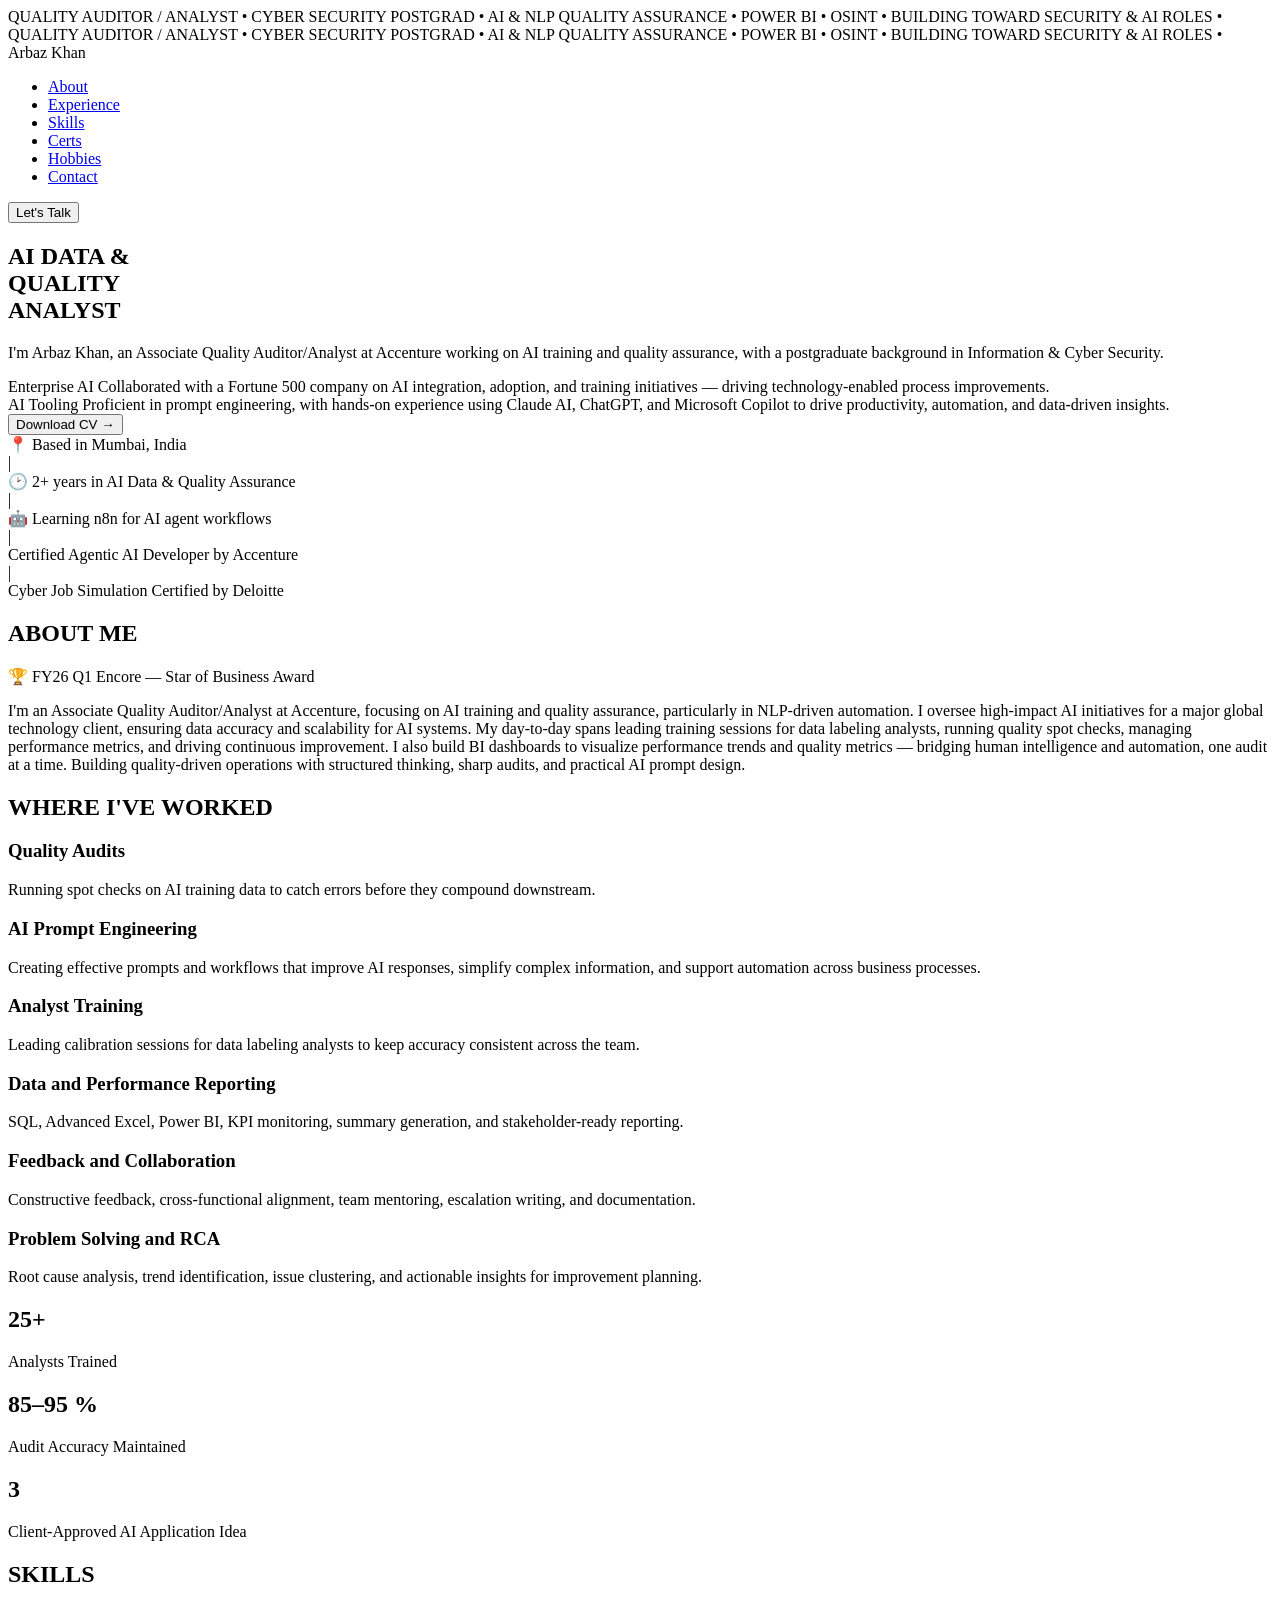
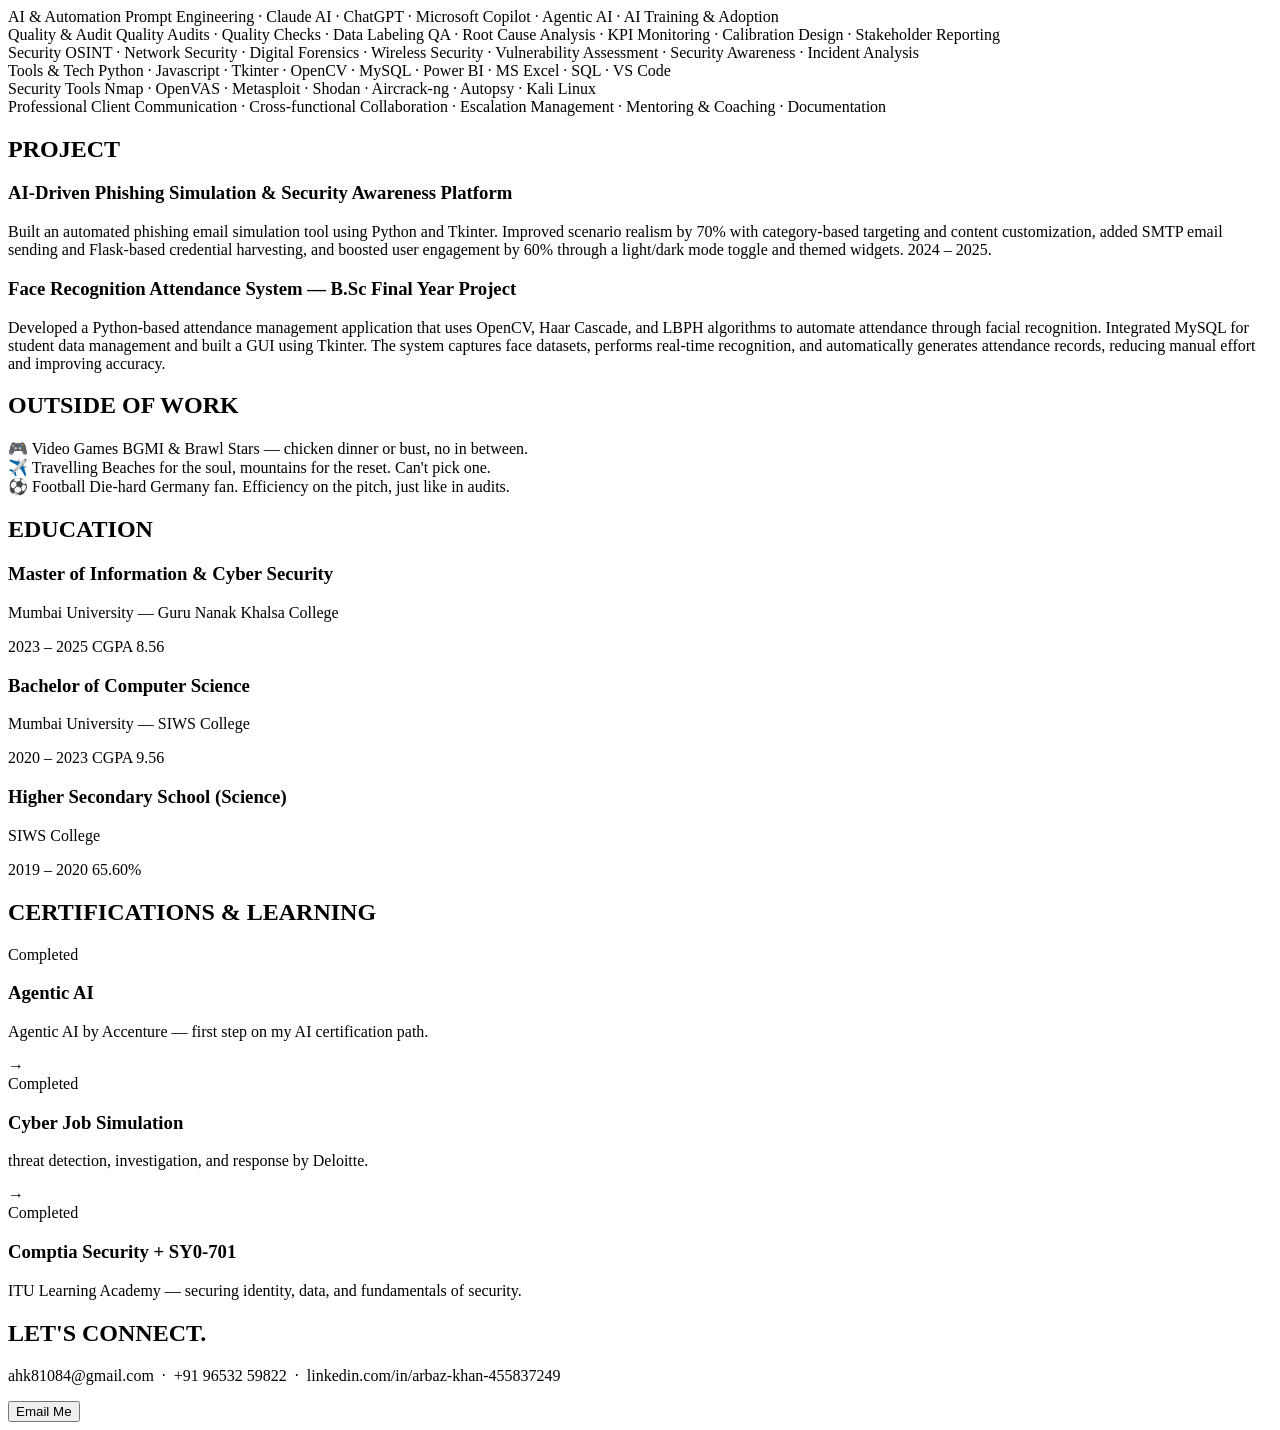
==== index.html @ 57f46180 "Add files via upload" ====
<!DOCTYPE html>
<html lang="en">
 
<head>
    <meta charset="UTF-8">
    <meta name="viewport" content="width=device-width, initial-scale=1.0">
    <title>Arbaz Khan — Portfolio</title>
 
    <link rel="stylesheet" href="PorttestingCSS.css">
 
    <link href="https://fonts.googleapis.com/css2?family=Anton&family=Inter:wght@300;400;500;600;700&display=swap"
        rel="stylesheet">
</head>
 
<body>
 
    <!-- Announcement Bar -->
 
    <div class="announcement">
        <div class="marquee-track">
            <span>QUALITY AUDITOR / ANALYST</span>
            <span>•</span>
            <span>CYBER SECURITY POSTGRAD</span>
            <span>•</span>
            <span>AI &amp; NLP QUALITY ASSURANCE</span>
            <span>•</span>
            <span>POWER BI</span>
            <span>•</span>
            <span>OSINT</span>
            <span>•</span>
            <span>BUILDING TOWARD SECURITY &amp; AI ROLES</span>
            <span>•</span>
            <span>QUALITY AUDITOR / ANALYST</span>
            <span>•</span>
            <span>CYBER SECURITY POSTGRAD</span>
            <span>•</span>
            <span>AI &amp; NLP QUALITY ASSURANCE</span>
            <span>•</span>
            <span>POWER BI</span>
            <span>•</span>
            <span>OSINT</span>
            <span>•</span>
            <span>BUILDING TOWARD SECURITY &amp; AI ROLES</span>
            <span>•</span>
        </div>
    </div>
 
    <!-- Navbar -->
 
    <nav id="mainNav">
 
        <div class="logo">
            Arbaz Khan
        </div>
 
        <ul>
            <li><a href="#about">About</a></li>
            <li><a href="#experience">Experience</a></li>
            <li><a href="#skills">Skills</a></li>
            <li><a href="#certifications">Certs</a></li>
            <li><a href="#hobbies">Hobbies</a></li>
            <li><a href="#contact">Contact</a></li>
        </ul>
 
        <button class="login-btn">
            Let's Talk
        </button>
 
    </nav>
 
    <!-- Hero -->
 
    <section class="hero" data-animate>
 
        <div class="hero-left">
 
            <h1>
                AI DATA &amp; <br> QUALITY <br>
                ANALYST
            </h1>
 
            <p>
 
                I'm Arbaz Khan, an Associate Quality Auditor/Analyst at Accenture working on
                AI training and quality assurance, with a postgraduate background in
                Information &amp; Cyber Security.
 
            </p>
 
        </div>
 
        <div class="hero-right">
 
            <div class="creative-shape shape1">
                <span class="shape-tag">Enterprise AI</span>
                <span class="shape-label">Collaborated with a Fortune 500 company on AI integration, adoption, and training initiatives — driving technology-enabled process improvements.</span>
            </div>
 
            <div class="creative-shape shape2">
                <span class="shape-tag">AI Tooling</span>
                <span class="shape-label">Proficient in prompt engineering, with hands-on experience using Claude AI, ChatGPT, and Microsoft Copilot to drive productivity, automation, and data-driven insights.</span>
            </div>
 
            <button class="cta-btn">
                Download CV →
            </button>
 
        </div>
 
    </section>
 
    <!-- Quick Facts -->
 
    <div class="facts-strip" data-animate>
        <div class="fact">📍 Based in Mumbai, India</div>
        <div class="fact-divider">|</div>
        <div class="fact">🕑 2+ years in AI Data & Quality Assurance</div>
        <div class="fact-divider">|</div>
        <div class="fact">🤖 Learning n8n for AI agent workflows</div>
        <div class="fact-divider">|</div>
        <div class="fact">Certified Agentic AI Developer by Accenture</div>
        <div class="fact-divider">|</div>
        <div class="fact">Cyber Job Simulation Certified by Deloitte</div>
        
        
    </div>
 
    <!-- About -->
 
    <section class="about" data-animate>
 
        <h2>
            ABOUT ME
        </h2>
 
        <span class="award-badge">🏆 FY26 Q1 Encore — Star of Business Award</span>
 
        <p class="about-text">
            I'm an Associate Quality Auditor/Analyst at Accenture, focusing on AI training and
            quality assurance, particularly in NLP-driven automation. I oversee high-impact
            AI initiatives for a major global technology client, ensuring data accuracy and
            scalability for AI systems. My day-to-day spans leading training sessions for
            data labeling analysts, running quality spot checks, managing performance
            metrics, and driving continuous improvement. I also build BI dashboards to
            visualize performance trends and quality metrics — bridging human intelligence
            and automation, one audit at a time.
            Building quality-driven operations with structured thinking, sharp audits,
            and practical AI prompt design.
        </p>
 
    </section>
 
    <!-- Experience -->
 
    <section class="services" id="experience" data-animate>
 
        <h2>
            WHERE I'VE WORKED
        </h2>
 
        <div class="service-grid">
 
            <div class="service-card">
                <h3>Quality Audits</h3>
                <p>
                    Running spot checks on AI training data to catch errors before they
                    compound downstream.
                </p>
            </div>
 
            <div class="service-card">
                <h3>AI Prompt Engineering</h3>
                <p>
                    Creating effective prompts and workflows that improve AI
                    responses, simplify complex information, and support
                    automation across business processes.
                </p>
            </div>
 
            <div class="service-card">
                <h3>Analyst Training</h3>
                <p>
                    Leading calibration sessions for data labeling analysts to keep
                    accuracy consistent across the team.
                </p>
            </div>
 
            <div class="service-card">
                <h3>Data and Performance Reporting</h3>
                <p>
                    SQL, Advanced Excel, Power BI, KPI monitoring, summary generation, and stakeholder-ready reporting.
                </p>
            </div>
 
            <div class="service-card">
                <h3>Feedback and Collaboration</h3>
                <p>
                    Constructive feedback, cross-functional alignment, team mentoring, escalation writing, and documentation.
                </p>
            </div>
 
            <div class="service-card">
                <h3>Problem Solving and RCA</h3>
                <p>
                    Root cause analysis, trend identification, issue clustering, and actionable insights for improvement planning.
                </p>
            </div>
 
        </div>
 
    </section>
 
    <!-- Stats -->
 
    <section class="stats" data-animate>
 
        <div>
            <h2>25+</h2>
            <p>Analysts Trained</p>
        </div>
 
        <div>
            <h2>85–95 %</h2>
            <p>Audit Accuracy Maintained</p>
        </div>
 
        <div>
            <h2>3</h2>
            <p>Client-Approved AI Application Idea</p>
        </div>
 
    </section>
 
    <!-- Skills -->
 
    <section class="work" id="skills" data-animate>
 
        <h2>
            SKILLS
        </h2>
 
        <div class="work-grid skills-grid">
 
            <div class="work-card skill-card">
                <span class="skill-cat">AI &amp; Automation</span>
                Prompt Engineering · Claude AI · ChatGPT · Microsoft Copilot · Agentic AI · AI Training &amp; Adoption
            </div>
 
            <div class="work-card skill-card">
                <span class="skill-cat">Quality &amp; Audit</span>
                Quality Audits · Quality Checks · Data Labeling QA · Root Cause Analysis · KPI Monitoring · Calibration Design · Stakeholder Reporting
            </div>
 
            <div class="work-card skill-card">
                <span class="skill-cat">Security</span>
                OSINT · Network Security · Digital Forensics · Wireless Security · Vulnerability Assessment · Security Awareness · Incident Analysis
            </div>
 
            <div class="work-card skill-card">
                <span class="skill-cat">Tools &amp; Tech</span>
                Python · Javascript · Tkinter · OpenCV · MySQL · Power BI · MS Excel · SQL  · VS Code
            </div>
 
            <div class="work-card skill-card">
                <span class="skill-cat">Security Tools</span>
                Nmap · OpenVAS · Metasploit · Shodan · Aircrack-ng · Autopsy · Kali Linux
            </div>
 
            <div class="work-card skill-card">
                <span class="skill-cat">Professional</span>
                Client Communication · Cross-functional Collaboration · Escalation Management · Mentoring &amp; Coaching · Documentation
            </div>
 
        </div>
 
    </section>
 
    <!-- Project -->
 
    <section class="services" data-animate>
 
        <h2>
            PROJECT
        </h2>
 
        <div class="service-grid project-grid">
 
            <div class="service-card project-card-full">
                <h3>AI-Driven Phishing Simulation &amp; Security Awareness Platform</h3>
                <p>
                    Built an automated phishing email simulation tool using Python and
                    Tkinter. Improved scenario realism by 70% with category-based targeting
                    and content customization, added SMTP email sending and Flask-based
                    credential harvesting, and boosted user engagement by 60% through a
                    light/dark mode toggle and themed widgets. 2024 – 2025.
                </p>
            </div>

            <div class="service-card project-card-full">
                <h3>Face Recognition Attendance System — B.Sc Final Year Project</h3>
                <p>
                    Developed a Python-based attendance management application that uses
                    OpenCV, Haar Cascade, and LBPH algorithms to automate attendance through
                    facial recognition. Integrated MySQL for student data management and
                    built a GUI using Tkinter. The system captures face datasets, performs
                    real-time recognition, and automatically generates attendance records,
                    reducing manual effort and improving accuracy.
                </p>
            </div>
 
        </div>
 
    </section>
 
    <!-- Hobbies -->
 
    <section class="work" id="hobbies" data-animate>
 
        <h2>
            OUTSIDE OF WORK
        </h2>
 
        <div class="work-grid hobbies-grid">
 
            <div class="work-card hobby-card">
                🎮
                <span class="hobby-title">Video Games</span>
                <span class="hobby-sub">BGMI & Brawl Stars — chicken dinner or bust, no in between.</span>
            </div>
 
            <div class="work-card hobby-card">
                ✈️
                <span class="hobby-title">Travelling</span>
                <span class="hobby-sub">Beaches for the soul, mountains for the reset. Can't pick one.</span>
            </div>
 
            <div class="work-card hobby-card">
                ⚽
                <span class="hobby-title">Football</span>
                <span class="hobby-sub">Die-hard Germany fan. Efficiency on the pitch, just like in audits.</span>
            </div>
 
        </div>
 
    </section>
 
    <!-- Education -->
 
    <section class="about" id="education" data-animate>
 
        <h2>
            EDUCATION
        </h2>
 
        <div class="edu-list">
 
            <div class="edu-row">
                <div>
                    <h3>Master of Information &amp; Cyber Security</h3>
                    <p>Mumbai University — Guru Nanak Khalsa College</p>
                </div>
                <div class="edu-right">
                    <span>2023 – 2025</span>
                    <span class="edu-cgpa">CGPA 8.56</span>
                </div>
            </div>
 
            <div class="edu-row">
                <div>
                    <h3>Bachelor of Computer Science</h3>
                    <p>Mumbai University — SIWS College</p>
                </div>
                <div class="edu-right">
                    <span>2020 – 2023</span>
                    <span class="edu-cgpa">CGPA 9.56</span>
                </div>
            </div>
 
            <div class="edu-row">
                <div>
                    <h3>Higher Secondary School (Science)</h3>
                    <p>SIWS College</p>
                </div>
                <div class="edu-right">
                    <span>2019 – 2020</span>
                    <span class="edu-cgpa">65.60%</span>
                </div>
            </div>
 
        </div>
 
    </section>
 
    <!-- Certifications -->
 
    <section class="services" id="certifications" data-animate>
 
        <h2>
            CERTIFICATIONS &amp; LEARNING
        </h2>
 
        <div class="cert-track">
 
            <div class="cert-card">
                <span class="cert-status status-next">Completed</span>
                <h3>Agentic AI</h3>
                <p>Agentic AI by Accenture — first step on my AI certification path.</p>
            </div>
 
            <div class="cert-arrow">→</div>
 
            <div class="cert-card">
                <span class="cert-status status-planned">Completed</span>
                <h3>Cyber Job Simulation</h3>
                <p>threat detection, investigation, and response by Deloitte.</p>
            </div>
 
            <div class="cert-arrow">→</div>
 
            <div class="cert-card">
                <span class="cert-status status-planned">Completed</span>
                <h3>Comptia Security + SY0-701</h3>
                <p>ITU Learning Academy — securing identity, data, and fundamentals of security.</p>
            </div>
 
        </div>
 
 
    </section>
 
    <!-- Footer -->
 
    <footer id="contact" data-animate>
 
        <h2>
            LET'S CONNECT.
        </h2>
 
        <p class="footer-contact">
            ahk81084@gmail.com &nbsp;·&nbsp; +91 96532 59822 &nbsp;·&nbsp; linkedin.com/in/arbaz-khan-455837249
        </p>
 
        <button>
            Email Me
        </button>
 
    </footer>
 
    <script>
        // Hide navbar on scroll down, show on scroll up
        const nav = document.getElementById('mainNav');
        let lastScrollY = window.scrollY;
        let ticking = false;
 
        function handleNavScroll(){
            const currentScrollY = window.scrollY;
 
            if (currentScrollY > lastScrollY && currentScrollY > 80) {
                // scrolling down — hide
                nav.classList.add('nav-hidden');
            } else {
                // scrolling up — show
                nav.classList.remove('nav-hidden');
            }
 
            lastScrollY = currentScrollY;
            ticking = false;
        }
 
        window.addEventListener('scroll', () => {
            if (!ticking) {
                window.requestAnimationFrame(handleNavScroll);
                ticking = true;
            }
        });
 
        // Scroll-triggered fade/slide-in animation
        const animatedEls = document.querySelectorAll('[data-animate]');
        const reduceMotion = window.matchMedia('(prefers-reduced-motion: reduce)').matches;
 
        if (reduceMotion) {
            animatedEls.forEach(el => el.classList.add('is-visible'));
        } else {
            const observer = new IntersectionObserver((entries) => {
                entries.forEach(entry => {
                    if (entry.isIntersecting) {
                        entry.target.classList.add('is-visible');
                        observer.unobserve(entry.target);
                    }
                });
            }, { threshold: 0.12 });
 
            animatedEls.forEach(el => observer.observe(el));
        }
    </script>
 
</body>
 
</html>
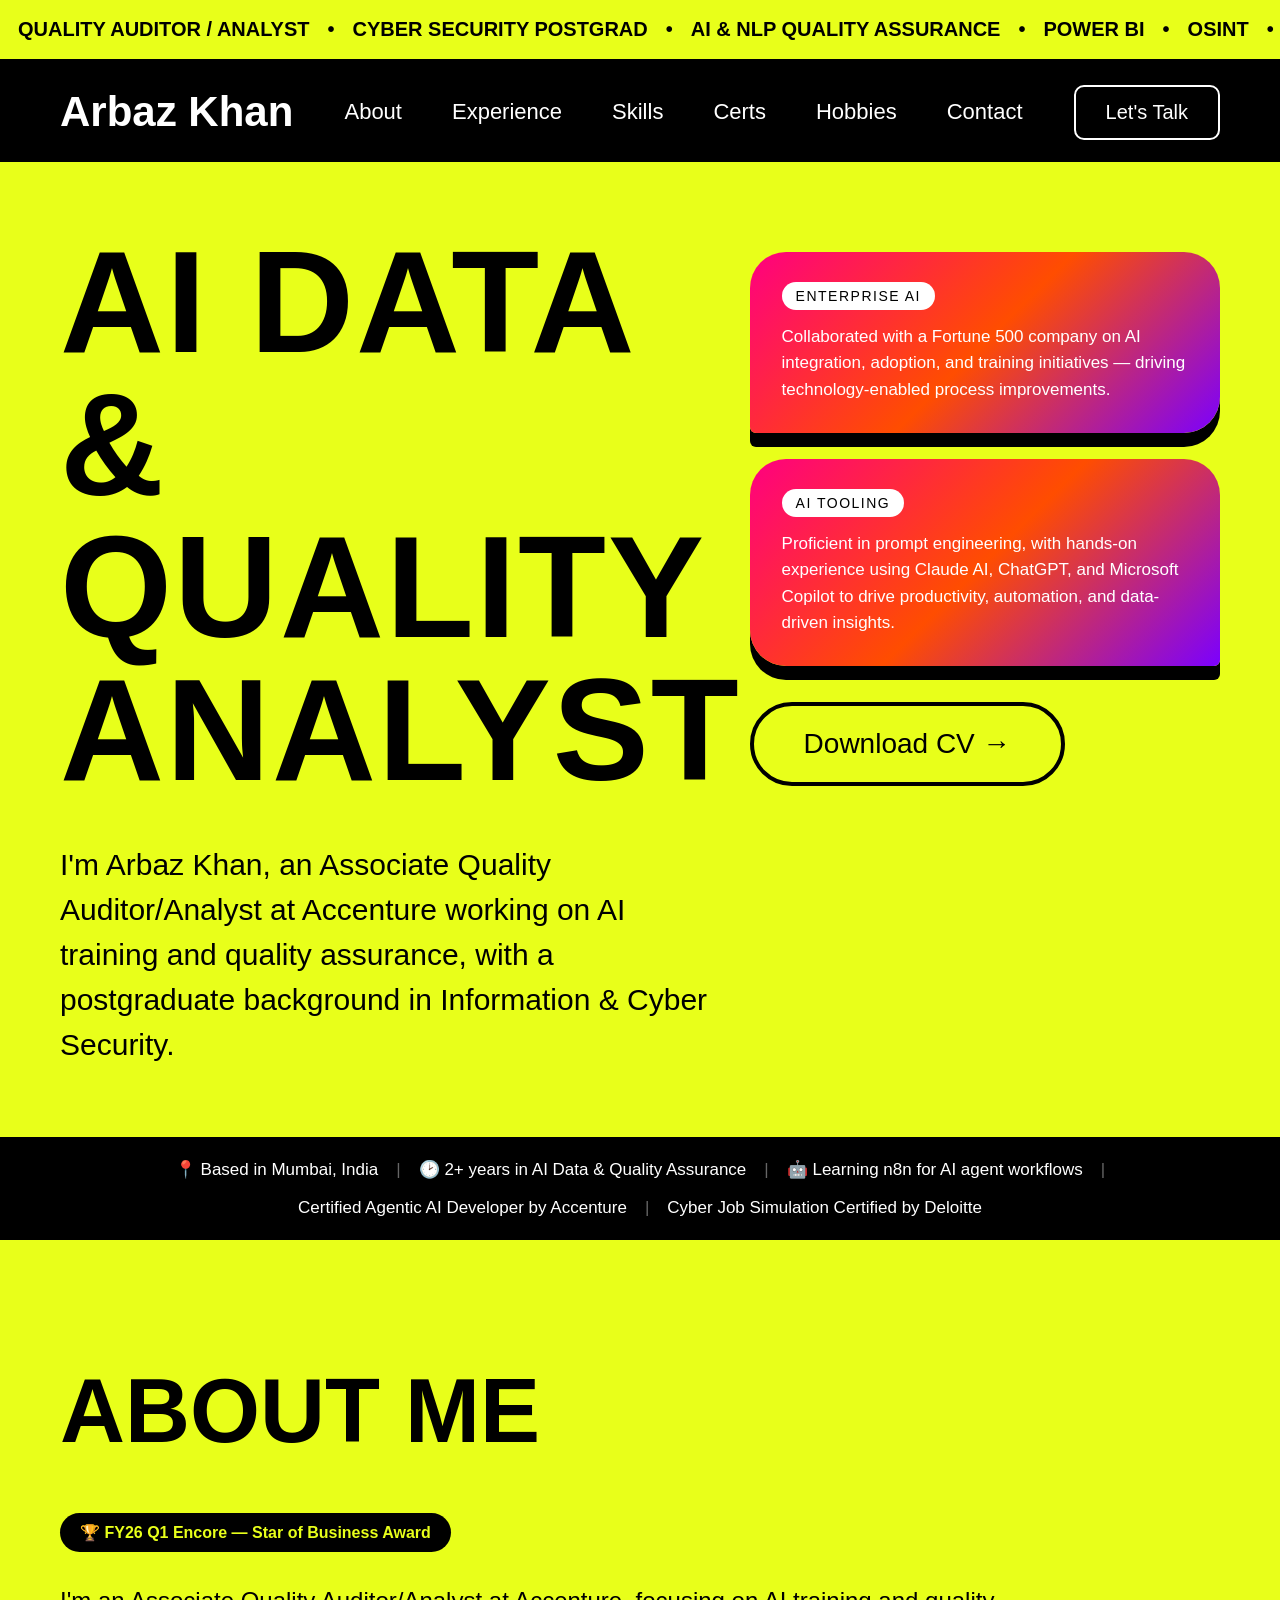
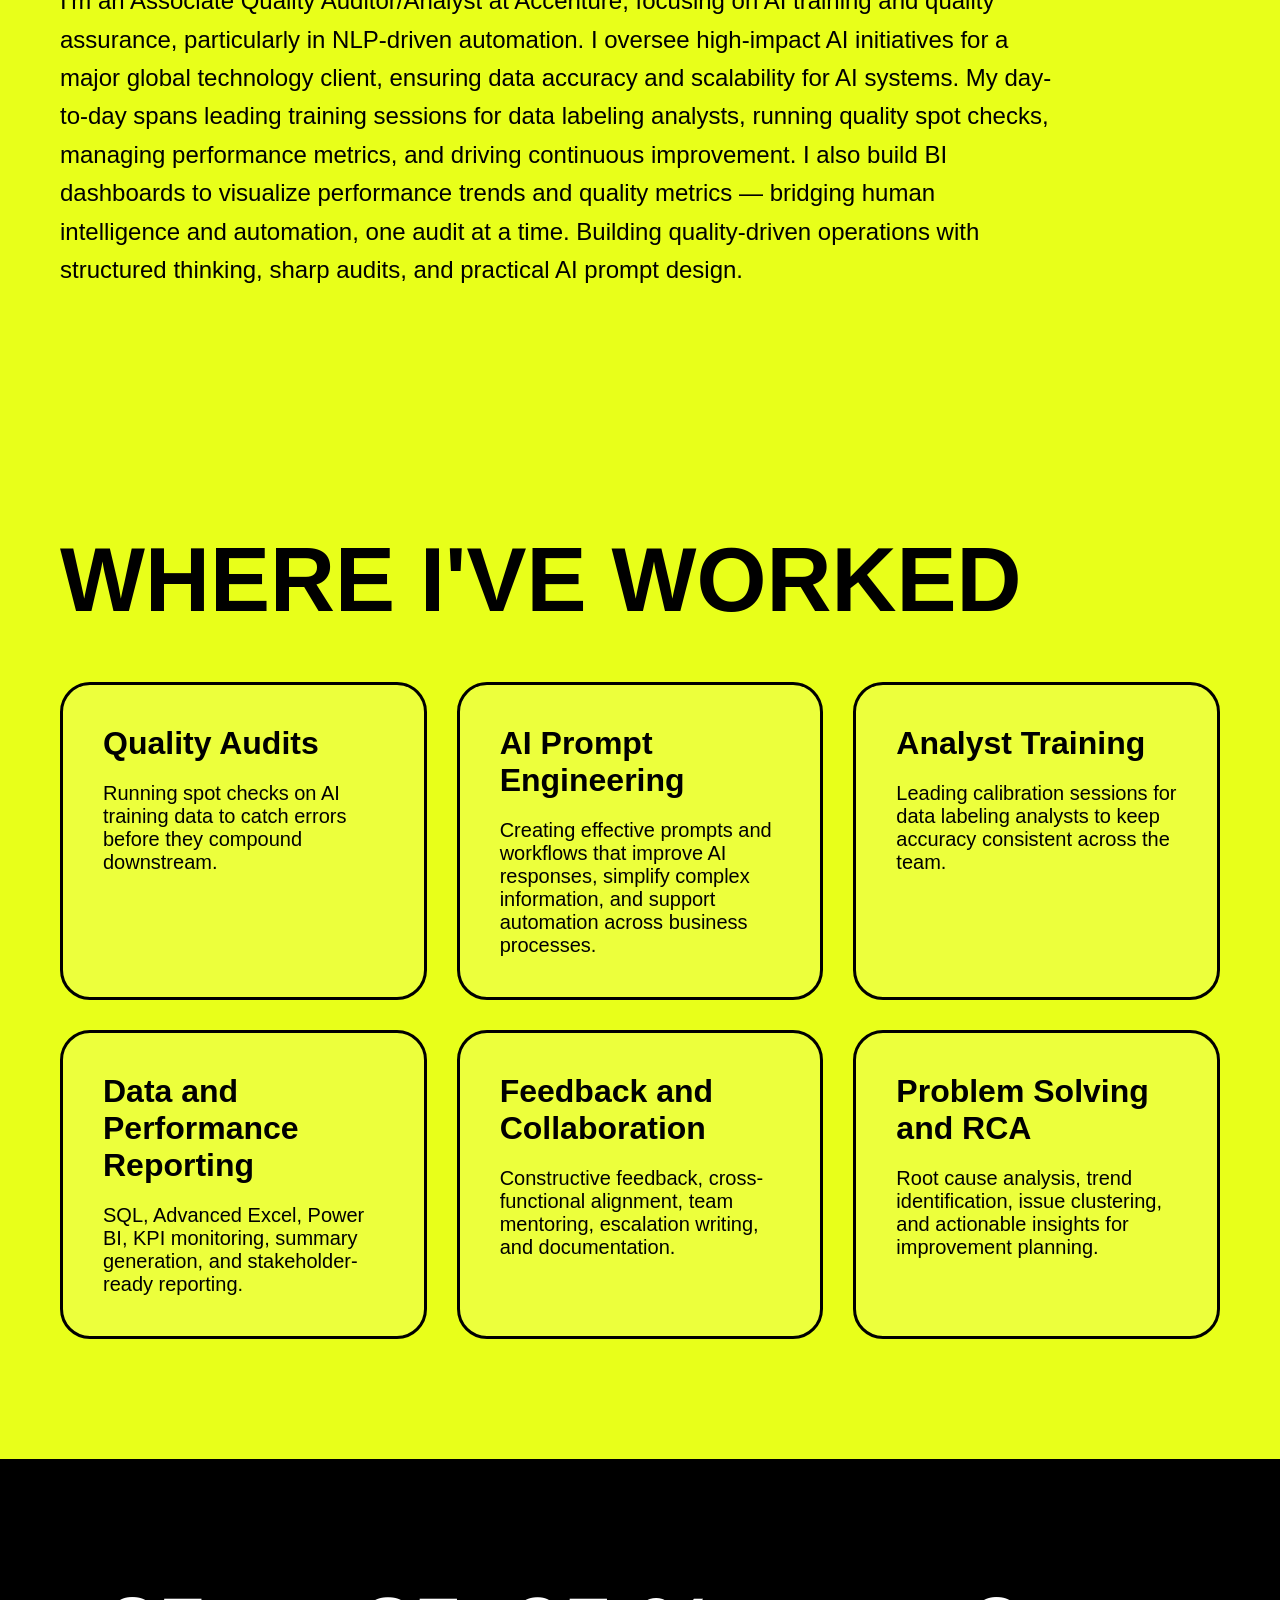
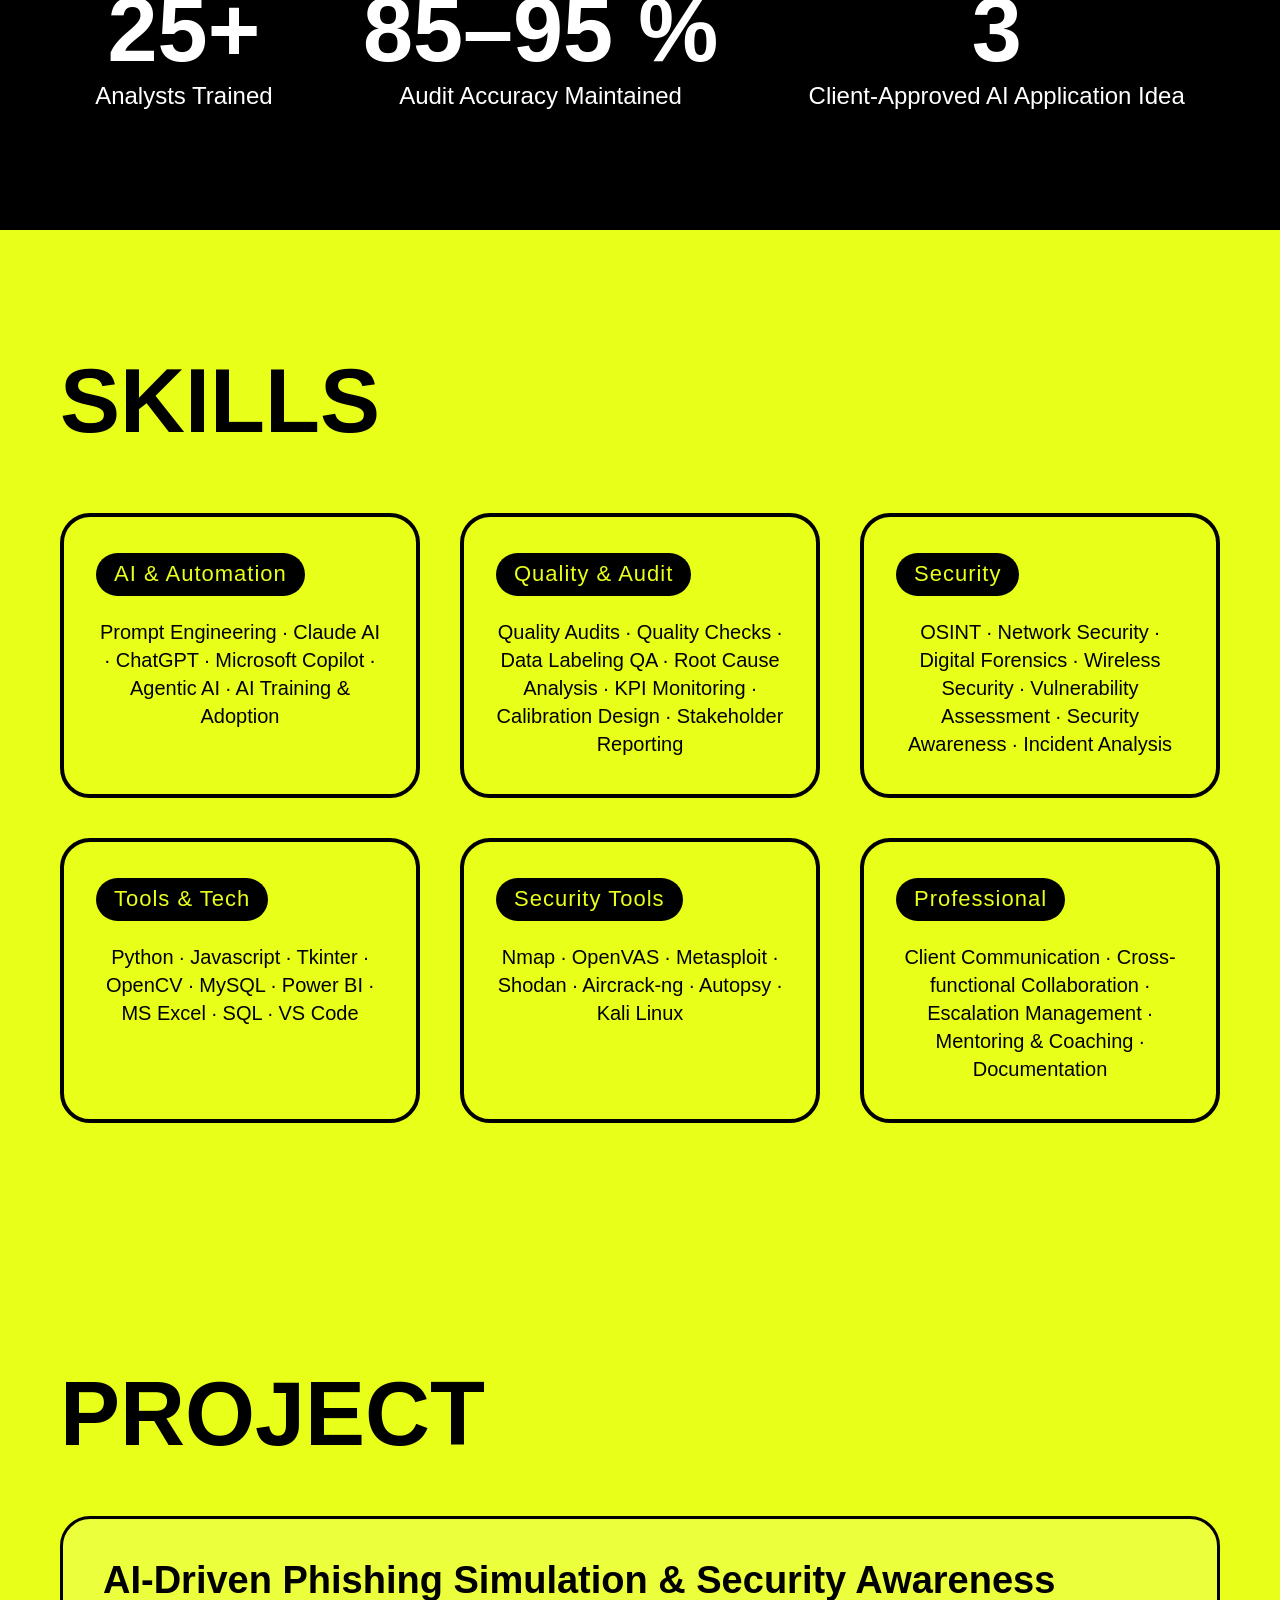
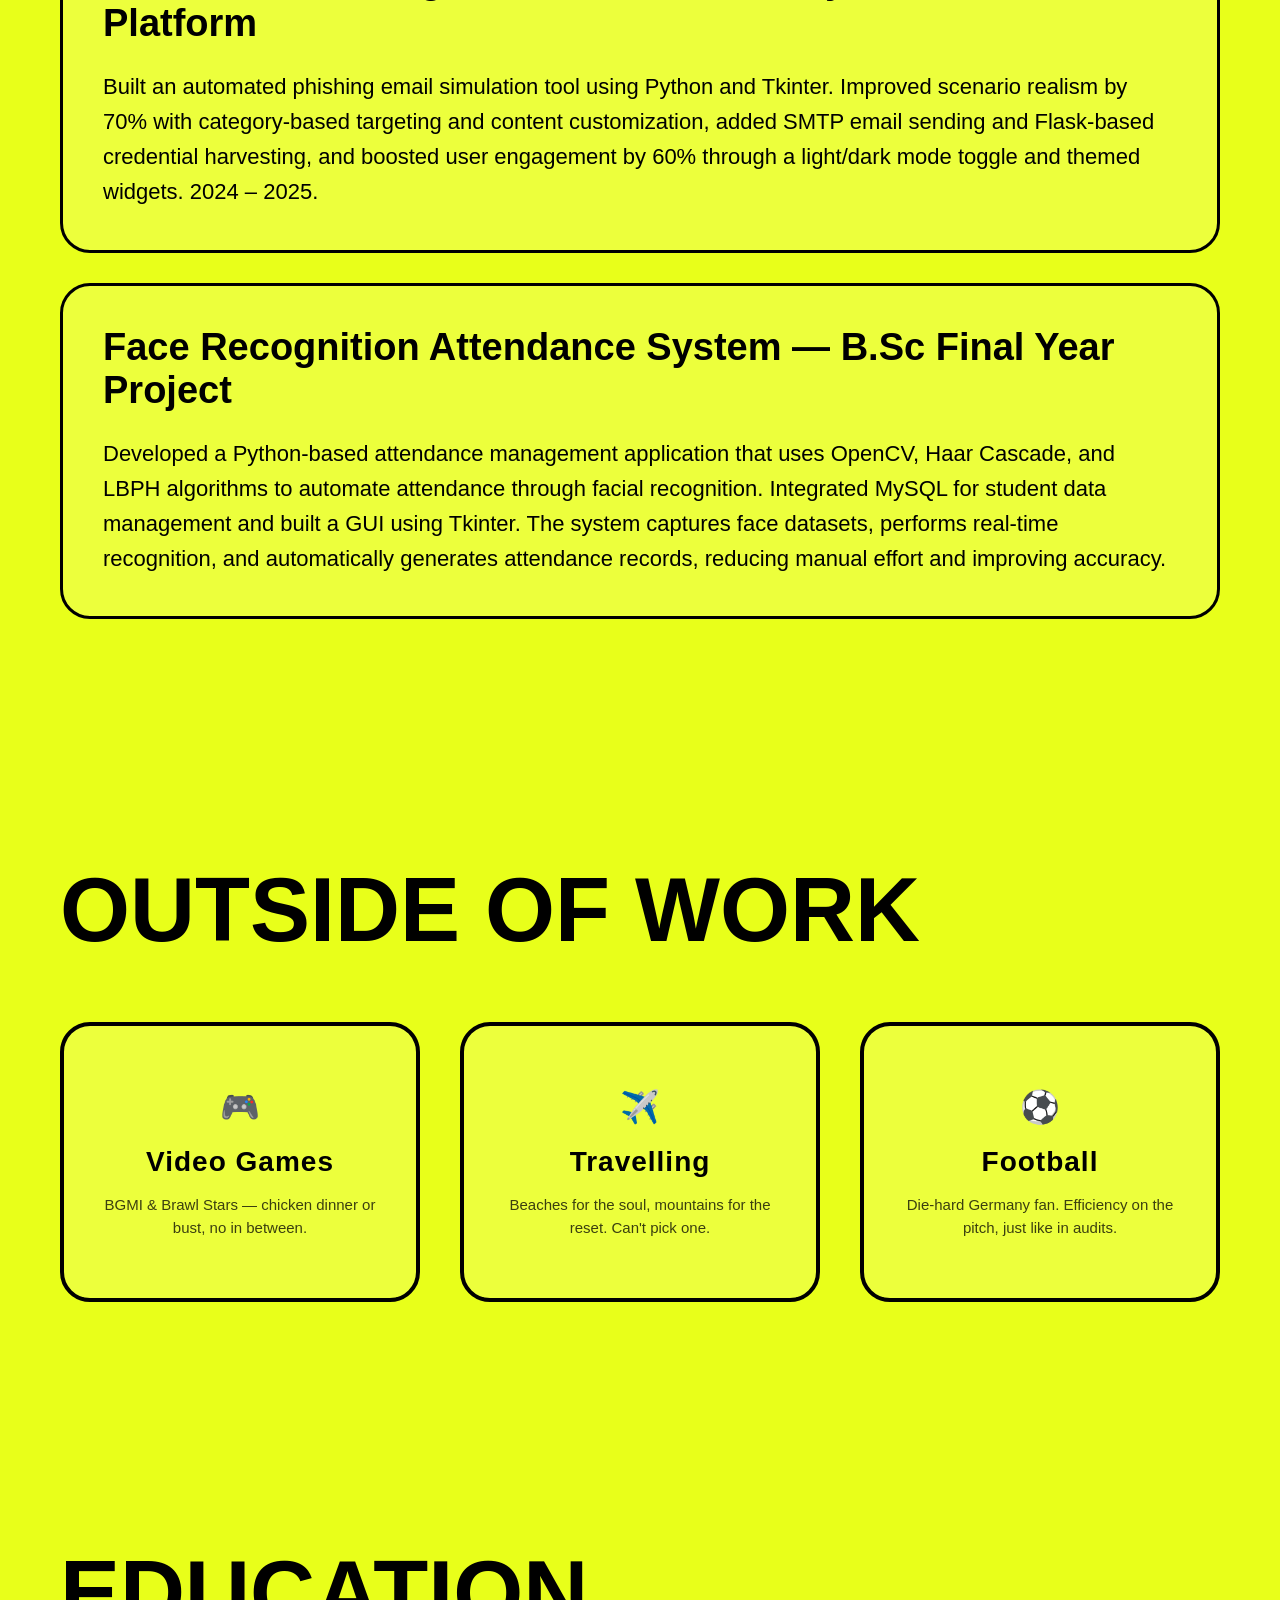
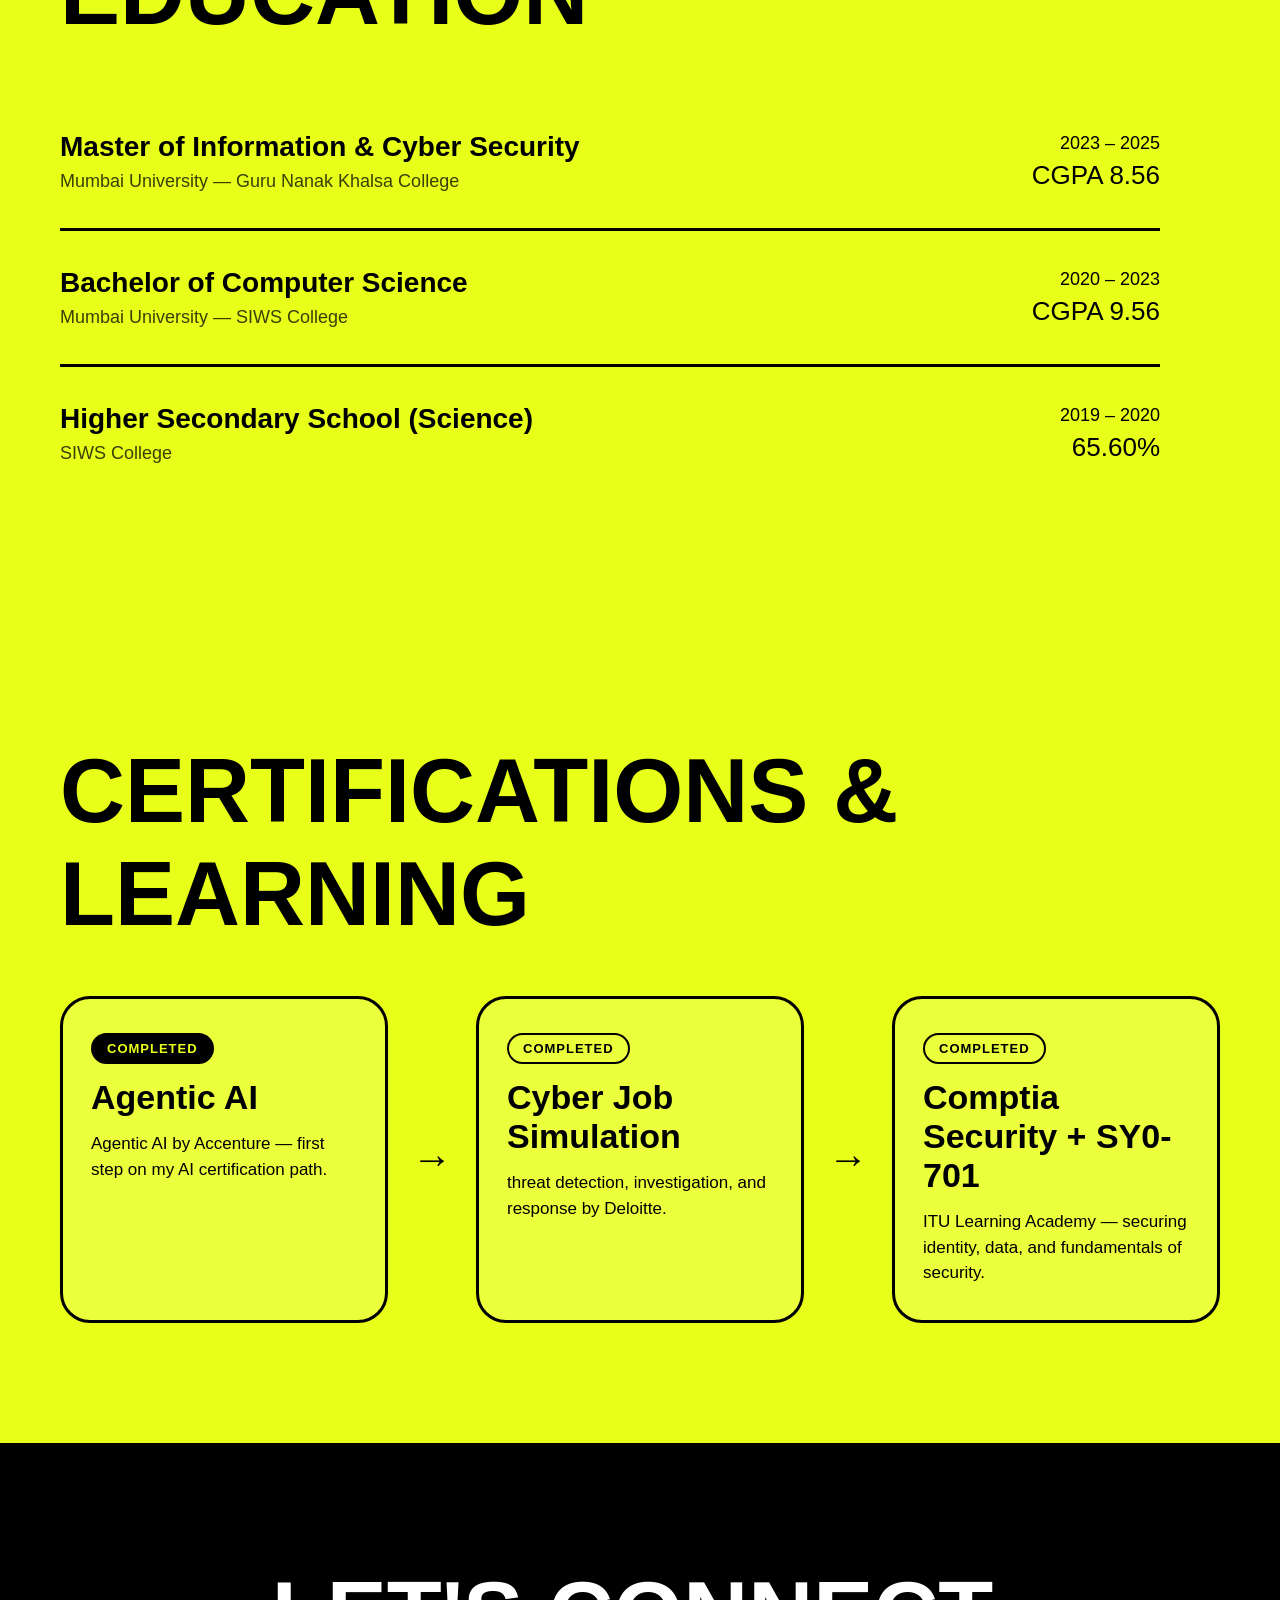
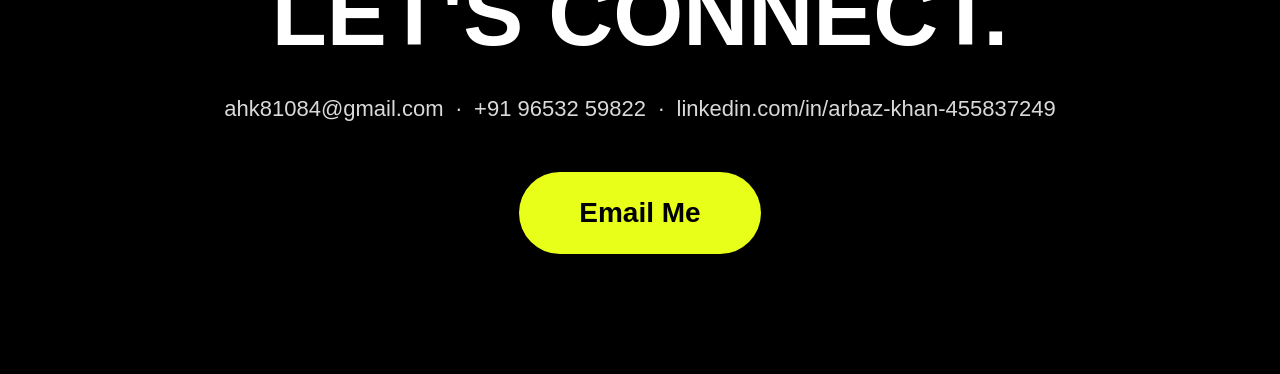
==== commit 76cd0835: "Update index.html" ====
--- a/index.html
+++ b/index.html
@@ -6,7 +6,7 @@
     <meta name="viewport" content="width=device-width, initial-scale=1.0">
     <title>Arbaz Khan — Portfolio</title>
  
-    <link rel="stylesheet" href="PorttestingCSS.css">
+    <link rel="stylesheet" href="arbazpotmain.css">
  
     <link href="https://fonts.googleapis.com/css2?family=Anton&family=Inter:wght@300;400;500;600;700&display=swap"
         rel="stylesheet">
@@ -496,4 +496,4 @@
  
 </body>
  
-</html>+</html>
--- a/arbazpotmain.css
+++ b/arbazpotmain.css
@@ -0,0 +1,785 @@
+*{
+    margin:0;
+    padding:0;
+    box-sizing:border-box;
+    }
+     
+    /* Scroll reveal */
+     
+    [data-animate]{
+    opacity:0;
+    transform:translateY(40px);
+    transition:opacity .7s ease, transform .7s ease;
+    }
+     
+    [data-animate].is-visible{
+    opacity:1;
+    transform:translateY(0);
+    }
+     
+    @media (prefers-reduced-motion: reduce){
+    [data-animate]{
+    opacity:1;
+    transform:none;
+    transition:none;
+    }
+    }
+     
+    :root{
+    --yellow:#E8FF1A;
+    --black:#000000;
+    }
+     
+    body{
+    background:var(--yellow);
+    color:var(--black);
+    font-family:'Inter',sans-serif;
+    overflow-x:hidden;
+    }
+     
+    /* Announcement / Marquee */
+     
+    .announcement{
+    background:var(--yellow);
+    padding:18px 0;
+    font-weight:700;
+    font-size:20px;
+    overflow:hidden;
+    white-space:nowrap;
+    border-bottom:3px solid black;
+    }
+     
+    .marquee-track{
+    display:inline-flex;
+    gap:18px;
+    animation:marquee 28s linear infinite;
+    padding-left:18px;
+    }
+     
+    .marquee-track span{
+    flex-shrink:0;
+    }
+     
+    @keyframes marquee{
+    0%{transform:translateX(0);}
+    100%{transform:translateX(-50%);}
+    }
+     
+    @media (prefers-reduced-motion: reduce){
+    .marquee-track{
+    animation:none;
+    }
+    }
+     
+    /* Navbar */
+     
+    nav{
+    height:100px;
+    background:black;
+    display:flex;
+    justify-content:space-between;
+    align-items:center;
+    padding:0 60px;
+    position:sticky;
+    top:0;
+    z-index:100;
+    transition:transform .3s ease;
+    }
+     
+    nav.nav-hidden{
+    transform:translateY(-100%);
+    }
+     
+    .logo{
+    color:white;
+    font-size:42px;
+    font-weight:700;
+    }
+     
+    nav ul{
+    display:flex;
+    gap:50px;
+    list-style:none;
+    }
+     
+    nav a{
+    color:white;
+    text-decoration:none;
+    font-size:22px;
+    }
+     
+    .login-btn{
+    background:transparent;
+    border:2px solid white;
+    color:white;
+    padding:14px 30px;
+    border-radius:10px;
+    font-size:20px;
+    cursor:pointer;
+    }
+     
+    .login-btn:hover{
+    background:white;
+    color:black;
+    }
+     
+    /* Quick Facts Strip */
+     
+    .facts-strip{
+    background:black;
+    color:white;
+    display:flex;
+    align-items:center;
+    justify-content:center;
+    flex-wrap:wrap;
+    gap:18px;
+    padding:22px 40px;
+    font-size:17px;
+    font-weight:500;
+    }
+     
+    .fact-divider{
+    opacity:.4;
+    }
+     
+    @media(max-width:1000px){
+    .facts-strip{
+    padding:18px 20px;
+    font-size:15px;
+    gap:10px;
+    }
+    .fact-divider{
+    display:none;
+    }
+    .fact{
+    width:100%;
+    text-align:center;
+    }
+    }
+     
+    /* Hero */
+     
+    .hero{
+    display:flex;
+    justify-content:space-between;
+    align-items:flex-start;
+    padding:70px 60px;
+    min-height:85vh;
+    gap:40px;
+    }
+     
+    .hero-left{
+    width:56%;
+    }
+     
+    .hero-left h1{
+    font-family:'Anton',sans-serif;
+    font-size:9rem;
+    line-height:.99;
+    letter-spacing:2px;
+    margin-bottom:40px;
+    }
+     
+    .hero-left p{
+    font-size:30px;
+    max-width:680px;
+    line-height:1.5;
+    }
+     
+    .hero-right{
+    width:42%;
+    display:flex;
+    flex-direction:column;
+    align-items:stretch;
+    margin-top:20px;
+    }
+    .hero-right{
+        width:42%;
+        display:flex;
+        flex-direction:column;
+        align-items:stretch;
+        margin-top:20px;
+    }
+     
+    .creative-shape{
+        width:100%;
+        min-height:auto;
+        background:linear-gradient(
+            135deg,
+            #ff0080,
+            #ff4d00,
+            #7b00ff
+        );
+        border-radius:36px 36px 36px 6px;
+        margin-bottom:26px;
+        display:flex;
+        flex-direction:column;
+        align-items:flex-start;
+        justify-content:center;
+        padding:30px 32px;
+     
+        /* Initial position */
+        transform:translateY(-8px);
+     
+        /* Shadow */
+        box-shadow:8px 8px 0 0 black;
+     
+        /* Animation */
+        transition:all 0.35s ease;
+     
+        /* Needed for z-index */
+        position:relative;
+        cursor:pointer;
+    }
+     
+    .creative-shape:hover{
+        transform:translateY(-20px) scale(1.05);
+        box-shadow:15px 15px 0 0 black;
+        z-index:10;
+    }
+     
+    .creative-shape{
+    width:100%;
+    min-height:auto;
+    background:linear-gradient(
+    135deg,
+    #ff0080,
+    #ff4d00,
+    #7b00ff
+    );
+    border-radius:36px 36px 36px 6px;
+    margin-bottom:26px;
+    transform:none;
+    display:flex;
+    flex-direction:column;
+    align-items:flex-start;
+    justify-content:center;
+    padding:30px 32px;
+    box-shadow:0 14px 0 0 rgba(0,0,0,1);
+    }
+     
+    .shape2{
+    transform:none;
+    border-radius:36px 36px 6px 36px;
+    }
+     
+    .shape-tag{
+    display:inline-block;
+    font-family:'Anton',sans-serif;
+    font-size:14px;
+    letter-spacing:1.5px;
+    text-transform:uppercase;
+    color:black;
+    background:white;
+    padding:6px 14px;
+    border-radius:30px;
+    margin-bottom:14px;
+    }
+     
+    .shape-label{
+    color:white;
+    font-family:'Inter',sans-serif;
+    font-weight:500;
+    font-size:17px;
+    text-align:left;
+    line-height:1.55;
+    }
+     
+    .cta-btn{
+    margin-top:10px;
+    background:transparent;
+    border:4px solid black;
+    padding:22px 50px;
+    border-radius:60px;
+    font-size:28px;
+    cursor:pointer;
+    align-self:flex-start;
+    }
+     
+    .cta-btn:hover{
+    background:black;
+    color:var(--yellow);
+    }
+     
+    /* About */
+     
+    .about{
+    padding:120px 60px;
+    }
+     
+    .about h2{
+    font-family:'Anton',sans-serif;
+    font-size:90px;
+    margin-bottom:50px;
+    }
+     
+    .about-text{
+    font-size:24px;
+    line-height:1.6;
+    max-width:1000px;
+    }
+     
+    .award-badge{
+    display:inline-block;
+    background:black;
+    color:var(--yellow);
+    font-weight:700;
+    font-size:16px;
+    padding:10px 20px;
+    border-radius:30px;
+    margin-bottom:30px;
+    }
+     
+    /* Services */
+     
+    .services{
+    padding:120px 60px;
+    }
+     
+    .services h2{
+    font-family:'Anton',sans-serif;
+    font-size:90px;
+    margin-bottom:50px;
+    }
+     
+    .service-grid{
+    display:grid;
+    grid-template-columns:repeat(3,1fr);
+    gap:30px;
+    }
+     
+    .service-card{
+    border:3px solid black;
+    padding:40px;
+    border-radius:30px;
+    background:rgba(255,255,255,.15);
+    transition:transform .25s ease, box-shadow .25s ease, background .25s ease;
+    }
+     
+    .service-card:hover{
+    transform:translateY(-8px);
+    box-shadow:8px 8px 0 0 black;
+    background:rgba(255,255,255,.35);
+    }
+     
+    .service-card h3{
+    font-size:32px;
+    margin-bottom:20px;
+    }
+     
+    .service-card p{
+    font-size:20px;
+    }
+     
+    .project-grid{
+    grid-template-columns:1fr;
+    }
+     
+    .project-card-full h3{
+    font-size:38px;
+    margin-bottom:24px;
+    }
+     
+    .project-card-full p{
+    font-size:22px;
+    line-height:1.6;
+    }
+     
+    /* Stats */
+     
+    .stats{
+    display:flex;
+    justify-content:space-around;
+    padding:120px 50px;
+    background:black;
+    color:white;
+    text-align:center;
+    }
+     
+    .stats h2{
+    font-size:90px;
+    font-family:'Anton',sans-serif;
+    }
+     
+    .stats p{
+    font-size:24px;
+    }
+     
+    /* Work */
+     
+    .work{
+    padding:120px 60px;
+    }
+     
+    .work h2{
+    font-family:'Anton',sans-serif;
+    font-size:90px;
+    margin-bottom:60px;
+    }
+     
+    .work-grid{
+    display:grid;
+    grid-template-columns:1fr 1fr;
+    gap:40px;
+    }
+     
+    .work-card{
+    height:300px;
+    border:4px solid black;
+    border-radius:30px;
+    display:flex;
+    align-items:center;
+    justify-content:center;
+    font-size:42px;
+    font-weight:700;
+    text-align:center;
+    padding:30px;
+    line-height:1.4;
+    transition:transform .25s ease, box-shadow .25s ease;
+    }
+     
+    .work-card:hover{
+    transform:translateY(-8px);
+    box-shadow:8px 8px 0 0 black;
+    }
+     
+    .hobbies-grid{
+    grid-template-columns:repeat(3,1fr);
+    }
+     
+    .hobby-card{
+    font-size:32px;
+    background:rgba(255,255,255,.15);
+    flex-direction:column;
+    gap:12px;
+    height:auto !important;
+    min-height:280px;
+    padding:36px 30px;
+    }
+     
+    /* Education */
+     
+    .edu-list{
+    display:flex;
+    flex-direction:column;
+    gap:0;
+    max-width:1100px;
+    }
+     
+    .edu-row{
+    display:flex;
+    justify-content:space-between;
+    align-items:center;
+    padding:36px 0;
+    border-bottom:3px solid black;
+    gap:20px;
+    flex-wrap:wrap;
+    }
+     
+    .edu-row:last-child{
+    border-bottom:none;
+    }
+     
+    .edu-row h3{
+    font-size:28px;
+    margin-bottom:8px;
+    }
+     
+    .edu-row p{
+    font-size:18px;
+    opacity:.75;
+    }
+     
+    .edu-right{
+    display:flex;
+    flex-direction:column;
+    align-items:flex-end;
+    text-align:right;
+    font-size:18px;
+    gap:6px;
+    }
+     
+    .edu-cgpa{
+    font-family:'Anton',sans-serif;
+    font-size:26px;
+    }
+     
+    /* Certifications */
+     
+    .cert-track{
+    display:flex;
+    align-items:stretch;
+    gap:24px;
+    flex-wrap:wrap;
+    }
+     
+    .cert-card{
+    flex:1;
+    min-width:220px;
+    border:3px solid black;
+    border-radius:30px;
+    padding:34px 28px;
+    background:rgba(255,255,255,.15);
+    display:flex;
+    flex-direction:column;
+    gap:14px;
+    transition:transform .25s ease, box-shadow .25s ease, background .25s ease;
+    }
+     
+    .cert-card:hover{
+    transform:translateY(-8px);
+    box-shadow:8px 8px 0 0 black;
+    background:rgba(255,255,255,.35);
+    }
+     
+    .cert-status{
+    display:inline-block;
+    align-self:flex-start;
+    font-family:'Inter',sans-serif;
+    font-weight:700;
+    font-size:13px;
+    letter-spacing:1px;
+    text-transform:uppercase;
+    padding:6px 14px;
+    border-radius:30px;
+    border:2px solid black;
+    }
+     
+    .status-next{
+    background:black;
+    color:var(--yellow);
+    }
+     
+    .status-planned{
+    background:transparent;
+    color:black;
+    }
+     
+    .cert-card h3{
+    font-family:'Anton',sans-serif;
+    font-size:34px;
+    }
+     
+    .cert-card p{
+    font-size:17px;
+    line-height:1.5;
+    }
+     
+    .cert-arrow{
+    font-family:'Anton',sans-serif;
+    font-size:40px;
+    display:flex;
+    align-items:center;
+    }
+     
+    .cert-footnote{
+    margin-top:36px;
+    font-size:18px;
+    opacity:.75;
+    }
+     
+    /* Footer */
+     
+    footer{
+    padding:120px 40px;
+    background:black;
+    color:white;
+    text-align:center;
+    }
+     
+    footer h2{
+    font-family:'Anton',sans-serif;
+    font-size:90px;
+    max-width:1000px;
+    margin:auto;
+    margin-bottom:30px;
+    }
+     
+    .footer-contact{
+    font-size:22px;
+    margin-bottom:50px;
+    opacity:.85;
+    }
+     
+    footer button{
+    background:var(--yellow);
+    border:none;
+    padding:25px 60px;
+    font-size:28px;
+    font-weight:700;
+    cursor:pointer;
+    border-radius:60px;
+    }
+     
+    footer button:hover{
+    background:white;
+    }
+     
+    /* Responsive */
+     
+    @media(max-width:1000px){
+     
+    nav{
+    padding:0 24px;
+    flex-wrap:wrap;
+    height:auto;
+    gap:16px;
+    padding-top:20px;
+    padding-bottom:20px;
+    }
+     
+    nav ul{
+    gap:24px;
+    flex-wrap:wrap;
+    justify-content:center;
+    }
+     
+    .hero{
+    flex-direction:column;
+    padding:50px 30px;
+    }
+     
+    .hero-left,
+    .hero-right{
+    width:100%;
+    }
+     
+    .hero-left h1{
+    font-size:4.2rem;
+    }
+     
+    .hero-left p{
+    font-size:22px;
+    }
+     
+    .hero-right{
+    margin-top:50px;
+    }
+     
+    .creative-shape{
+    border-radius:28px 28px 28px 6px;
+    padding:26px 24px;
+    }
+     
+    .shape2{
+    border-radius:28px 28px 6px 28px;
+    }
+     
+    .shape-label{
+    font-size:16px;
+    }
+     
+    .cta-btn{
+    align-self:center;
+    font-size:24px;
+    padding:18px 40px;
+    }
+     
+    .about,
+    .services,
+    .work{
+    padding:70px 30px;
+    }
+     
+    .about h2,
+    .services h2,
+    .work h2{
+    font-size:54px;
+    }
+     
+    .service-grid,
+    .work-grid,
+    .hobbies-grid{
+    grid-template-columns:1fr;
+    }
+     
+    .stats{
+    flex-direction:column;
+    gap:40px;
+    padding:70px 30px;
+    }
+     
+    .stats h2{
+    font-size:60px;
+    }
+     
+    .edu-row{
+    flex-direction:column;
+    align-items:flex-start;
+    }
+     
+    .edu-right{
+    align-items:flex-start;
+    text-align:left;
+    }
+     
+    footer h2{
+    font-size:48px;
+    }
+     
+    .cert-track{
+    flex-direction:column;
+    }
+     
+    .cert-arrow{
+    display:none;
+    }
+     
+    .marquee-track{
+    font-size:16px;
+    }
+    }
+    /* Skills category cards */
+    
+    .skills-grid{
+    grid-template-columns:repeat(3,1fr);
+    }
+    
+    .skill-card{
+    flex-direction:column;
+    align-items:flex-start;
+    justify-content:flex-start;
+    height:auto;
+    min-height:220px;
+    font-size:20px;
+    font-weight:500;
+    gap:16px;
+    padding:36px 32px;
+    }
+    
+    .skill-cat{
+    font-family:'Anton',sans-serif;
+    font-size:22px;
+    background:black;
+    color:var(--yellow);
+    padding:6px 18px;
+    border-radius:30px;
+    display:inline-block;
+    margin-bottom:6px;
+    letter-spacing:1px;
+    }
+    
+    @media(max-width:1000px){
+    .skills-grid{
+    grid-template-columns:1fr;
+    }
+    }
+    
+    /* Hobby cards */
+    
+    .hobby-title{
+    font-family:'Anton',sans-serif;
+    font-size:28px;
+    letter-spacing:1px;
+    }
+    
+    .hobby-sub{
+    font-family:'Inter',sans-serif;
+    font-size:15px;
+    font-weight:500;
+    opacity:.75;
+    line-height:1.55;
+    text-align:center;
+    max-width:100%;
+    word-wrap:break-word;
+    }
